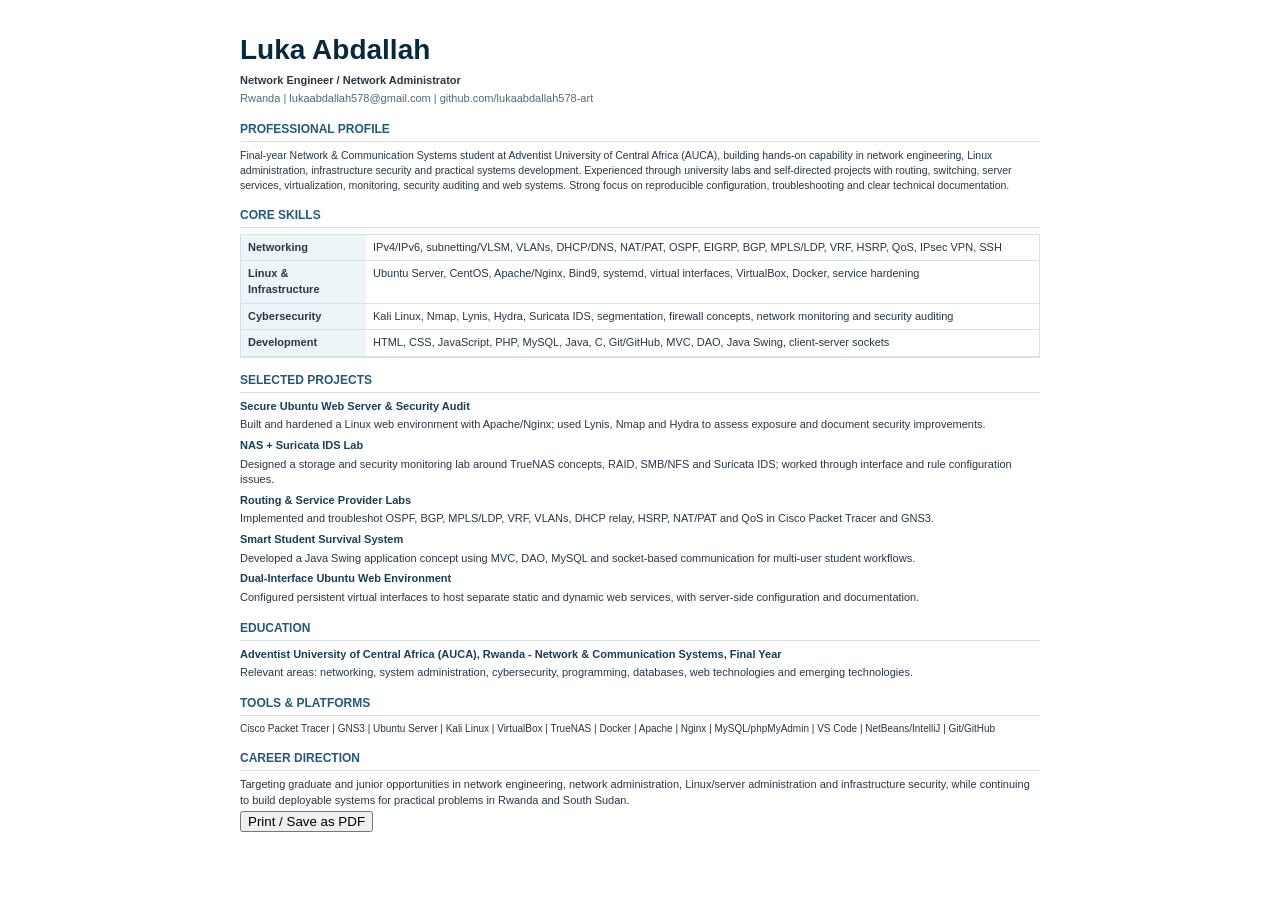
==== cv.html @ 44f229db "Add web CV page" ====
<!doctype html><html lang="en"><head><meta charset="utf-8"><meta name="viewport" content="width=device-width,initial-scale=1"><title>Luka Abdallah | CV</title><style>@page{size:A4;margin:14mm}body{font:11px/1.42 Arial,sans-serif;color:#263746;max-width:800px;margin:30px auto;padding:0 22px}h1{font-size:28px;margin:0;color:#08283d}h2{font-size:12px;color:#245a77;border-bottom:1px solid #d6e1e8;padding-bottom:3px;margin:14px 0 6px}h3{font-size:11px;margin:5px 0 2px;color:#173f57}p{margin:3px 0}.meta{color:#526979;margin:3px 0 12px}.profile{font-size:10.5px}.grid{display:grid;grid-template-columns:125px 1fr;border:1px solid #d6e1e8}.grid div{padding:5px 7px;border-bottom:1px solid #d6e1e8}.grid div:nth-child(odd){background:#eef5f8;font-weight:bold}.project{margin:5px 0}.tools{font-size:10px}@media print{body{margin:0;padding:0}.print{display:none}}@media(max-width:700px){body{margin:15px;padding:0 12px}.grid{grid-template-columns:1fr}.grid div:nth-child(odd){border-bottom:0}}</style></head><body><h1>Luka Abdallah</h1><p><strong>Network Engineer / Network Administrator</strong></p><p class="meta">Rwanda | lukaabdallah578@gmail.com | github.com/lukaabdallah578-art</p><h2>PROFESSIONAL PROFILE</h2><p class="profile">Final-year Network & Communication Systems student at Adventist University of Central Africa (AUCA), building hands-on capability in network engineering, Linux administration, infrastructure security and practical systems development. Experienced through university labs and self-directed projects with routing, switching, server services, virtualization, monitoring, security auditing and web systems. Strong focus on reproducible configuration, troubleshooting and clear technical documentation.</p><h2>CORE SKILLS</h2><div class="grid"><div>Networking</div><div>IPv4/IPv6, subnetting/VLSM, VLANs, DHCP/DNS, NAT/PAT, OSPF, EIGRP, BGP, MPLS/LDP, VRF, HSRP, QoS, IPsec VPN, SSH</div><div>Linux & Infrastructure</div><div>Ubuntu Server, CentOS, Apache/Nginx, Bind9, systemd, virtual interfaces, VirtualBox, Docker, service hardening</div><div>Cybersecurity</div><div>Kali Linux, Nmap, Lynis, Hydra, Suricata IDS, segmentation, firewall concepts, network monitoring and security auditing</div><div>Development</div><div>HTML, CSS, JavaScript, PHP, MySQL, Java, C, Git/GitHub, MVC, DAO, Java Swing, client-server sockets</div></div><h2>SELECTED PROJECTS</h2><div class="project"><h3>Secure Ubuntu Web Server & Security Audit</h3><p>Built and hardened a Linux web environment with Apache/Nginx; used Lynis, Nmap and Hydra to assess exposure and document security improvements.</p></div><div class="project"><h3>NAS + Suricata IDS Lab</h3><p>Designed a storage and security monitoring lab around TrueNAS concepts, RAID, SMB/NFS and Suricata IDS; worked through interface and rule configuration issues.</p></div><div class="project"><h3>Routing & Service Provider Labs</h3><p>Implemented and troubleshot OSPF, BGP, MPLS/LDP, VRF, VLANs, DHCP relay, HSRP, NAT/PAT and QoS in Cisco Packet Tracer and GNS3.</p></div><div class="project"><h3>Smart Student Survival System</h3><p>Developed a Java Swing application concept using MVC, DAO, MySQL and socket-based communication for multi-user student workflows.</p></div><div class="project"><h3>Dual-Interface Ubuntu Web Environment</h3><p>Configured persistent virtual interfaces to host separate static and dynamic web services, with server-side configuration and documentation.</p></div><h2>EDUCATION</h2><h3>Adventist University of Central Africa (AUCA), Rwanda - Network & Communication Systems, Final Year</h3><p>Relevant areas: networking, system administration, cybersecurity, programming, databases, web technologies and emerging technologies.</p><h2>TOOLS & PLATFORMS</h2><p class="tools">Cisco Packet Tracer | GNS3 | Ubuntu Server | Kali Linux | VirtualBox | TrueNAS | Docker | Apache | Nginx | MySQL/phpMyAdmin | VS Code | NetBeans/IntelliJ | Git/GitHub</p><h2>CAREER DIRECTION</h2><p>Targeting graduate and junior opportunities in network engineering, network administration, Linux/server administration and infrastructure security, while continuing to build deployable systems for practical problems in Rwanda and South Sudan.</p><button class="print" onclick="window.print()">Print / Save as PDF</button></body></html>
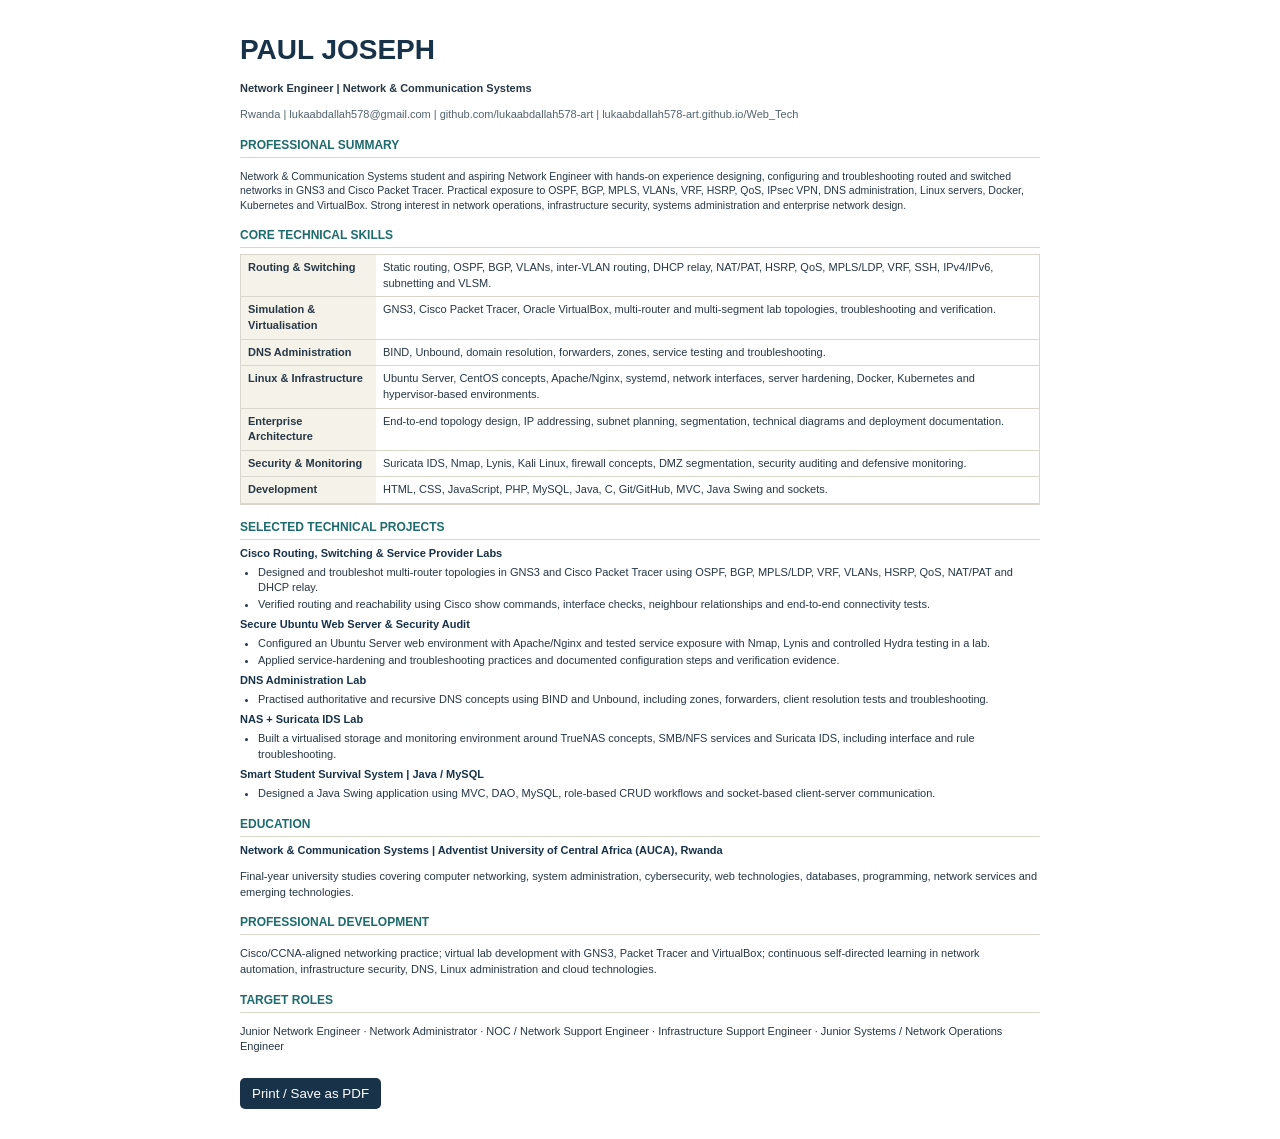
==== commit 28a8884e: "Rewrite CV for industry-focused Paul Joseph profile" ====
--- a/cv.html
+++ b/cv.html
@@ -1 +1 @@
-<!doctype html><html lang="en"><head><meta charset="utf-8"><meta name="viewport" content="width=device-width,initial-scale=1"><title>Luka Abdallah | CV</title><style>@page{size:A4;margin:14mm}body{font:11px/1.42 Arial,sans-serif;color:#263746;max-width:800px;margin:30px auto;padding:0 22px}h1{font-size:28px;margin:0;color:#08283d}h2{font-size:12px;color:#245a77;border-bottom:1px solid #d6e1e8;padding-bottom:3px;margin:14px 0 6px}h3{font-size:11px;margin:5px 0 2px;color:#173f57}p{margin:3px 0}.meta{color:#526979;margin:3px 0 12px}.profile{font-size:10.5px}.grid{display:grid;grid-template-columns:125px 1fr;border:1px solid #d6e1e8}.grid div{padding:5px 7px;border-bottom:1px solid #d6e1e8}.grid div:nth-child(odd){background:#eef5f8;font-weight:bold}.project{margin:5px 0}.tools{font-size:10px}@media print{body{margin:0;padding:0}.print{display:none}}@media(max-width:700px){body{margin:15px;padding:0 12px}.grid{grid-template-columns:1fr}.grid div:nth-child(odd){border-bottom:0}}</style></head><body><h1>Luka Abdallah</h1><p><strong>Network Engineer / Network Administrator</strong></p><p class="meta">Rwanda | lukaabdallah578@gmail.com | github.com/lukaabdallah578-art</p><h2>PROFESSIONAL PROFILE</h2><p class="profile">Final-year Network & Communication Systems student at Adventist University of Central Africa (AUCA), building hands-on capability in network engineering, Linux administration, infrastructure security and practical systems development. Experienced through university labs and self-directed projects with routing, switching, server services, virtualization, monitoring, security auditing and web systems. Strong focus on reproducible configuration, troubleshooting and clear technical documentation.</p><h2>CORE SKILLS</h2><div class="grid"><div>Networking</div><div>IPv4/IPv6, subnetting/VLSM, VLANs, DHCP/DNS, NAT/PAT, OSPF, EIGRP, BGP, MPLS/LDP, VRF, HSRP, QoS, IPsec VPN, SSH</div><div>Linux & Infrastructure</div><div>Ubuntu Server, CentOS, Apache/Nginx, Bind9, systemd, virtual interfaces, VirtualBox, Docker, service hardening</div><div>Cybersecurity</div><div>Kali Linux, Nmap, Lynis, Hydra, Suricata IDS, segmentation, firewall concepts, network monitoring and security auditing</div><div>Development</div><div>HTML, CSS, JavaScript, PHP, MySQL, Java, C, Git/GitHub, MVC, DAO, Java Swing, client-server sockets</div></div><h2>SELECTED PROJECTS</h2><div class="project"><h3>Secure Ubuntu Web Server & Security Audit</h3><p>Built and hardened a Linux web environment with Apache/Nginx; used Lynis, Nmap and Hydra to assess exposure and document security improvements.</p></div><div class="project"><h3>NAS + Suricata IDS Lab</h3><p>Designed a storage and security monitoring lab around TrueNAS concepts, RAID, SMB/NFS and Suricata IDS; worked through interface and rule configuration issues.</p></div><div class="project"><h3>Routing & Service Provider Labs</h3><p>Implemented and troubleshot OSPF, BGP, MPLS/LDP, VRF, VLANs, DHCP relay, HSRP, NAT/PAT and QoS in Cisco Packet Tracer and GNS3.</p></div><div class="project"><h3>Smart Student Survival System</h3><p>Developed a Java Swing application concept using MVC, DAO, MySQL and socket-based communication for multi-user student workflows.</p></div><div class="project"><h3>Dual-Interface Ubuntu Web Environment</h3><p>Configured persistent virtual interfaces to host separate static and dynamic web services, with server-side configuration and documentation.</p></div><h2>EDUCATION</h2><h3>Adventist University of Central Africa (AUCA), Rwanda - Network & Communication Systems, Final Year</h3><p>Relevant areas: networking, system administration, cybersecurity, programming, databases, web technologies and emerging technologies.</p><h2>TOOLS & PLATFORMS</h2><p class="tools">Cisco Packet Tracer | GNS3 | Ubuntu Server | Kali Linux | VirtualBox | TrueNAS | Docker | Apache | Nginx | MySQL/phpMyAdmin | VS Code | NetBeans/IntelliJ | Git/GitHub</p><h2>CAREER DIRECTION</h2><p>Targeting graduate and junior opportunities in network engineering, network administration, Linux/server administration and infrastructure security, while continuing to build deployable systems for practical problems in Rwanda and South Sudan.</p><button class="print" onclick="window.print()">Print / Save as PDF</button></body></html>+<!doctype html><html lang="en"><head><meta charset="utf-8"><meta name="viewport" content="width=device-width,initial-scale=1"><title>Paul Joseph | CV</title><style>@page{size:A4;margin:14mm}body{font:11px/1.42 Arial,sans-serif;color:#263746;max-width:800px;margin:30px auto;padding:0 22px}h1{font-size:28px;margin:0;color:#183249}h2{font-size:12px;color:#1e6b6d;border-bottom:1px solid #d9d6ce;padding-bottom:3px;margin:14px 0 6px}h3{font-size:11px;margin:5px 0 2px;color:#183249}.meta{color:#52636d;margin:3px 0 12px}.profile{font-size:10.5px}.grid{display:grid;grid-template-columns:135px 1fr;border:1px solid #d9d6ce}.grid div{padding:5px 7px;border-bottom:1px solid #d9d6ce}.grid div:nth-child(odd){background:#f5f2ea;font-weight:bold}.project{margin:5px 0}.tools{font-size:10px}ul{margin:3px 0 5px;padding-left:18px}li{margin:1px 0}.print{margin-top:12px;padding:8px 12px;background:#183249;color:white;border:0;border-radius:5px}@media print{body{margin:0;padding:0}.print{display:none}}@media(max-width:700px){body{margin:15px;padding:0 12px}.grid{grid-template-columns:1fr}.grid div:nth-child(odd){border-bottom:0}}</style></head><body><h1>PAUL JOSEPH</h1><p><strong>Network Engineer | Network & Communication Systems</strong></p><p class="meta">Rwanda | lukaabdallah578@gmail.com | github.com/lukaabdallah578-art | lukaabdallah578-art.github.io/Web_Tech</p><h2>PROFESSIONAL SUMMARY</h2><p class="profile">Network & Communication Systems student and aspiring Network Engineer with hands-on experience designing, configuring and troubleshooting routed and switched networks in GNS3 and Cisco Packet Tracer. Practical exposure to OSPF, BGP, MPLS, VLANs, VRF, HSRP, QoS, IPsec VPN, DNS administration, Linux servers, Docker, Kubernetes and VirtualBox. Strong interest in network operations, infrastructure security, systems administration and enterprise network design.</p><h2>CORE TECHNICAL SKILLS</h2><div class="grid"><div>Routing & Switching</div><div>Static routing, OSPF, BGP, VLANs, inter-VLAN routing, DHCP relay, NAT/PAT, HSRP, QoS, MPLS/LDP, VRF, SSH, IPv4/IPv6, subnetting and VLSM.</div><div>Simulation & Virtualisation</div><div>GNS3, Cisco Packet Tracer, Oracle VirtualBox, multi-router and multi-segment lab topologies, troubleshooting and verification.</div><div>DNS Administration</div><div>BIND, Unbound, domain resolution, forwarders, zones, service testing and troubleshooting.</div><div>Linux & Infrastructure</div><div>Ubuntu Server, CentOS concepts, Apache/Nginx, systemd, network interfaces, server hardening, Docker, Kubernetes and hypervisor-based environments.</div><div>Enterprise Architecture</div><div>End-to-end topology design, IP addressing, subnet planning, segmentation, technical diagrams and deployment documentation.</div><div>Security & Monitoring</div><div>Suricata IDS, Nmap, Lynis, Kali Linux, firewall concepts, DMZ segmentation, security auditing and defensive monitoring.</div><div>Development</div><div>HTML, CSS, JavaScript, PHP, MySQL, Java, C, Git/GitHub, MVC, Java Swing and sockets.</div></div><h2>SELECTED TECHNICAL PROJECTS</h2><div class="project"><h3>Cisco Routing, Switching & Service Provider Labs</h3><ul><li>Designed and troubleshot multi-router topologies in GNS3 and Cisco Packet Tracer using OSPF, BGP, MPLS/LDP, VRF, VLANs, HSRP, QoS, NAT/PAT and DHCP relay.</li><li>Verified routing and reachability using Cisco show commands, interface checks, neighbour relationships and end-to-end connectivity tests.</li></ul></div><div class="project"><h3>Secure Ubuntu Web Server & Security Audit</h3><ul><li>Configured an Ubuntu Server web environment with Apache/Nginx and tested service exposure with Nmap, Lynis and controlled Hydra testing in a lab.</li><li>Applied service-hardening and troubleshooting practices and documented configuration steps and verification evidence.</li></ul></div><div class="project"><h3>DNS Administration Lab</h3><ul><li>Practised authoritative and recursive DNS concepts using BIND and Unbound, including zones, forwarders, client resolution tests and troubleshooting.</li></ul></div><div class="project"><h3>NAS + Suricata IDS Lab</h3><ul><li>Built a virtualised storage and monitoring environment around TrueNAS concepts, SMB/NFS services and Suricata IDS, including interface and rule troubleshooting.</li></ul></div><div class="project"><h3>Smart Student Survival System | Java / MySQL</h3><ul><li>Designed a Java Swing application using MVC, DAO, MySQL, role-based CRUD workflows and socket-based client-server communication.</li></ul></div><h2>EDUCATION</h2><h3>Network & Communication Systems | Adventist University of Central Africa (AUCA), Rwanda</h3><p>Final-year university studies covering computer networking, system administration, cybersecurity, web technologies, databases, programming, network services and emerging technologies.</p><h2>PROFESSIONAL DEVELOPMENT</h2><p>Cisco/CCNA-aligned networking practice; virtual lab development with GNS3, Packet Tracer and VirtualBox; continuous self-directed learning in network automation, infrastructure security, DNS, Linux administration and cloud technologies.</p><h2>TARGET ROLES</h2><p>Junior Network Engineer · Network Administrator · NOC / Network Support Engineer · Infrastructure Support Engineer · Junior Systems / Network Operations Engineer</p><button class="print" onclick="window.print()">Print / Save as PDF</button></body></html>
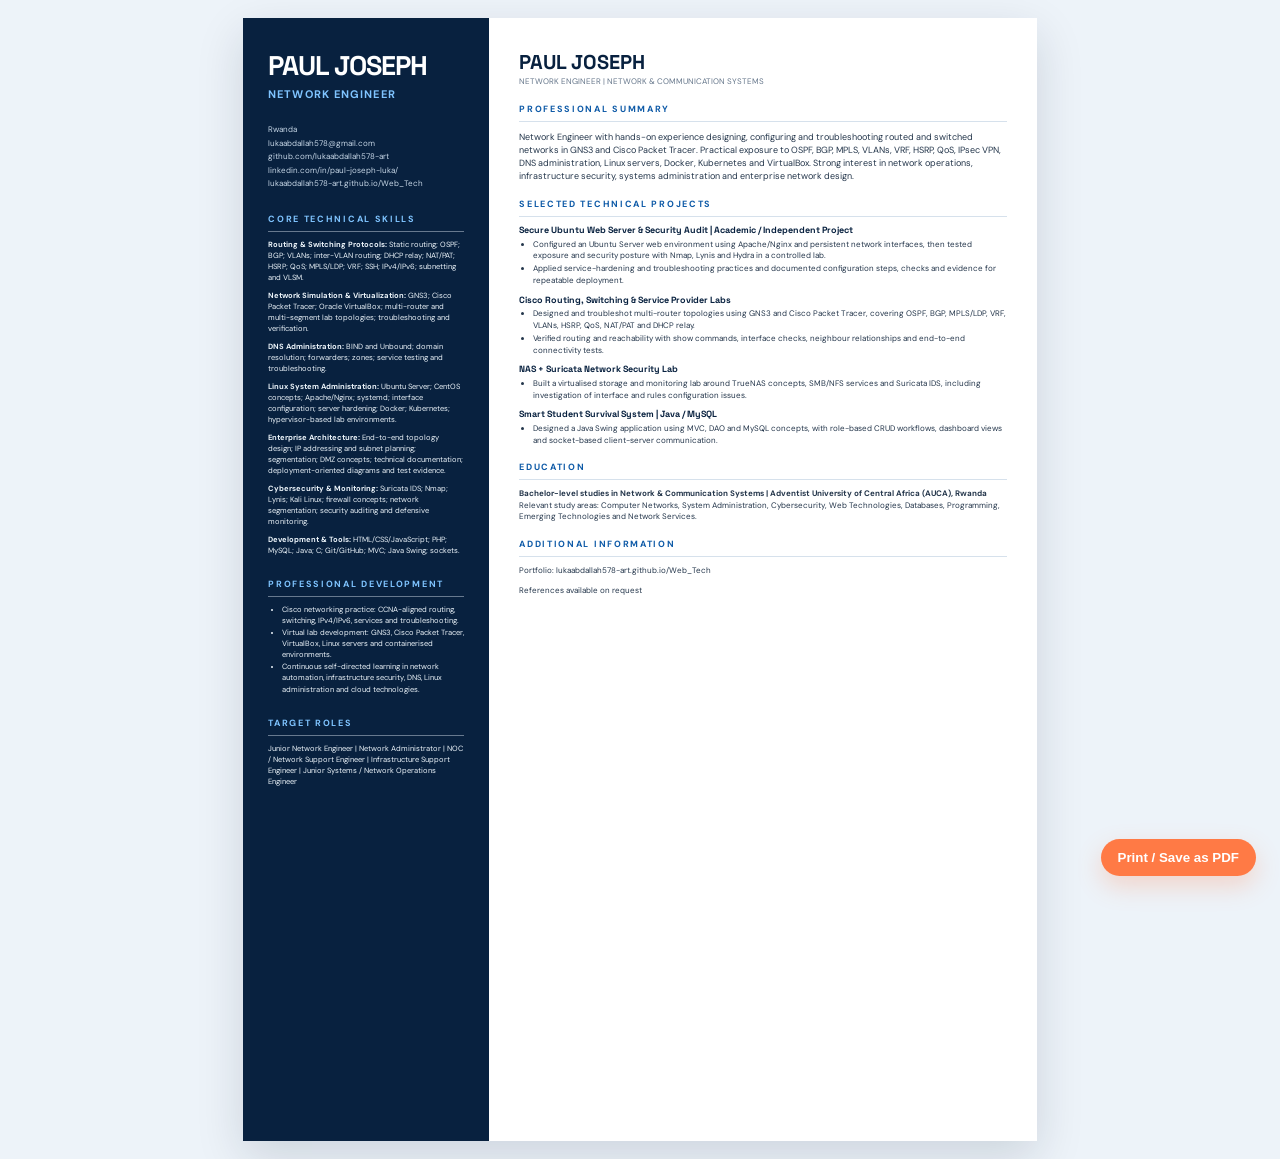
==== commit 478ec83a: "Update web CV to Network Engineer design" ====
--- a/cv.html
+++ b/cv.html
@@ -1 +1,37 @@
-<!doctype html><html lang="en"><head><meta charset="utf-8"><meta name="viewport" content="width=device-width,initial-scale=1"><title>Paul Joseph | CV</title><style>@page{size:A4;margin:14mm}body{font:11px/1.42 Arial,sans-serif;color:#263746;max-width:800px;margin:30px auto;padding:0 22px}h1{font-size:28px;margin:0;color:#183249}h2{font-size:12px;color:#1e6b6d;border-bottom:1px solid #d9d6ce;padding-bottom:3px;margin:14px 0 6px}h3{font-size:11px;margin:5px 0 2px;color:#183249}.meta{color:#52636d;margin:3px 0 12px}.profile{font-size:10.5px}.grid{display:grid;grid-template-columns:135px 1fr;border:1px solid #d9d6ce}.grid div{padding:5px 7px;border-bottom:1px solid #d9d6ce}.grid div:nth-child(odd){background:#f5f2ea;font-weight:bold}.project{margin:5px 0}.tools{font-size:10px}ul{margin:3px 0 5px;padding-left:18px}li{margin:1px 0}.print{margin-top:12px;padding:8px 12px;background:#183249;color:white;border:0;border-radius:5px}@media print{body{margin:0;padding:0}.print{display:none}}@media(max-width:700px){body{margin:15px;padding:0 12px}.grid{grid-template-columns:1fr}.grid div:nth-child(odd){border-bottom:0}}</style></head><body><h1>PAUL JOSEPH</h1><p><strong>Network Engineer | Network & Communication Systems</strong></p><p class="meta">Rwanda | lukaabdallah578@gmail.com | github.com/lukaabdallah578-art | lukaabdallah578-art.github.io/Web_Tech</p><h2>PROFESSIONAL SUMMARY</h2><p class="profile">Network & Communication Systems student and aspiring Network Engineer with hands-on experience designing, configuring and troubleshooting routed and switched networks in GNS3 and Cisco Packet Tracer. Practical exposure to OSPF, BGP, MPLS, VLANs, VRF, HSRP, QoS, IPsec VPN, DNS administration, Linux servers, Docker, Kubernetes and VirtualBox. Strong interest in network operations, infrastructure security, systems administration and enterprise network design.</p><h2>CORE TECHNICAL SKILLS</h2><div class="grid"><div>Routing & Switching</div><div>Static routing, OSPF, BGP, VLANs, inter-VLAN routing, DHCP relay, NAT/PAT, HSRP, QoS, MPLS/LDP, VRF, SSH, IPv4/IPv6, subnetting and VLSM.</div><div>Simulation & Virtualisation</div><div>GNS3, Cisco Packet Tracer, Oracle VirtualBox, multi-router and multi-segment lab topologies, troubleshooting and verification.</div><div>DNS Administration</div><div>BIND, Unbound, domain resolution, forwarders, zones, service testing and troubleshooting.</div><div>Linux & Infrastructure</div><div>Ubuntu Server, CentOS concepts, Apache/Nginx, systemd, network interfaces, server hardening, Docker, Kubernetes and hypervisor-based environments.</div><div>Enterprise Architecture</div><div>End-to-end topology design, IP addressing, subnet planning, segmentation, technical diagrams and deployment documentation.</div><div>Security & Monitoring</div><div>Suricata IDS, Nmap, Lynis, Kali Linux, firewall concepts, DMZ segmentation, security auditing and defensive monitoring.</div><div>Development</div><div>HTML, CSS, JavaScript, PHP, MySQL, Java, C, Git/GitHub, MVC, Java Swing and sockets.</div></div><h2>SELECTED TECHNICAL PROJECTS</h2><div class="project"><h3>Cisco Routing, Switching & Service Provider Labs</h3><ul><li>Designed and troubleshot multi-router topologies in GNS3 and Cisco Packet Tracer using OSPF, BGP, MPLS/LDP, VRF, VLANs, HSRP, QoS, NAT/PAT and DHCP relay.</li><li>Verified routing and reachability using Cisco show commands, interface checks, neighbour relationships and end-to-end connectivity tests.</li></ul></div><div class="project"><h3>Secure Ubuntu Web Server & Security Audit</h3><ul><li>Configured an Ubuntu Server web environment with Apache/Nginx and tested service exposure with Nmap, Lynis and controlled Hydra testing in a lab.</li><li>Applied service-hardening and troubleshooting practices and documented configuration steps and verification evidence.</li></ul></div><div class="project"><h3>DNS Administration Lab</h3><ul><li>Practised authoritative and recursive DNS concepts using BIND and Unbound, including zones, forwarders, client resolution tests and troubleshooting.</li></ul></div><div class="project"><h3>NAS + Suricata IDS Lab</h3><ul><li>Built a virtualised storage and monitoring environment around TrueNAS concepts, SMB/NFS services and Suricata IDS, including interface and rule troubleshooting.</li></ul></div><div class="project"><h3>Smart Student Survival System | Java / MySQL</h3><ul><li>Designed a Java Swing application using MVC, DAO, MySQL, role-based CRUD workflows and socket-based client-server communication.</li></ul></div><h2>EDUCATION</h2><h3>Network & Communication Systems | Adventist University of Central Africa (AUCA), Rwanda</h3><p>Final-year university studies covering computer networking, system administration, cybersecurity, web technologies, databases, programming, network services and emerging technologies.</p><h2>PROFESSIONAL DEVELOPMENT</h2><p>Cisco/CCNA-aligned networking practice; virtual lab development with GNS3, Packet Tracer and VirtualBox; continuous self-directed learning in network automation, infrastructure security, DNS, Linux administration and cloud technologies.</p><h2>TARGET ROLES</h2><p>Junior Network Engineer · Network Administrator · NOC / Network Support Engineer · Infrastructure Support Engineer · Junior Systems / Network Operations Engineer</p><button class="print" onclick="window.print()">Print / Save as PDF</button></body></html>+<!doctype html>
+<html lang="en">
+<head>
+<meta charset="utf-8"><meta name="viewport" content="width=device-width,initial-scale=1"><meta name="description" content="Paul Joseph - Network Engineer CV"><title>Paul Joseph | Network Engineer CV</title>
+<style>
+@import url('https://fonts.googleapis.com/css2?family=DM+Sans:wght@400;500;600;700&family=Space+Grotesk:wght@500;600;700&display=swap');
+@page{size:A4;margin:0}*{box-sizing:border-box}body{margin:0;background:#edf3f9;color:#24364b;font:9.3px/1.45 'DM Sans',Arial,sans-serif}.cv{width:210mm;min-height:297mm;margin:18px auto;background:#fff;display:grid;grid-template-columns:31% 69%;box-shadow:0 16px 45px rgba(7,26,51,.14)}.side{background:#08213f;color:#edf5fb;padding:34px 25px}.main{padding:34px 30px 26px}.name{font:700 27px/1 'Space Grotesk',sans-serif;color:#fff;letter-spacing:-1px}.role{margin-top:8px;font-size:11px;letter-spacing:1.1px;color:#7fc4ff;font-weight:700}.contact{margin-top:20px;color:#c7d7e7;font-size:8px;line-height:1.7;word-break:break-word}.contact a{color:inherit;text-decoration:none}.side h2,.main h2{font-size:9px;letter-spacing:1.7px;text-transform:uppercase;margin:22px 0 7px;padding-bottom:5px;border-bottom:1px solid rgba(219,229,239,.45);color:#7fc4ff}.side p{margin:0 0 7px}.side .small{font-size:7.55px;line-height:1.46}.side ul,.main ul{margin:3px 0 7px;padding-left:14px}.side li{margin:1px 0}.main h1{font:700 20px/1 'Space Grotesk',sans-serif;color:#08213f;margin:0}.main .topline{font-size:8px;color:#66778b;margin:4px 0 14px}.main h2{color:#0e5aa7;border-bottom:1px solid #d6e1ec;margin-top:15px}.summary{font-size:9px}.project{margin:8px 0}.project h3{font:700 9px/1.2 'Space Grotesk',sans-serif;color:#08213f;margin:0 0 3px}.project li{font-size:8px;margin:1.5px 0}.edu{font-size:8px}.targets{font-size:8px}.print{position:fixed;right:24px;bottom:24px;border:0;border-radius:999px;padding:11px 17px;background:#ff7a45;color:#fff;font-weight:700;box-shadow:0 10px 25px rgba(255,122,69,.25);cursor:pointer}.print:hover{background:#e86635}@media(max-width:900px){.cv{width:100%;min-height:0;margin:0;grid-template-columns:1fr}.side{padding:26px}.main{padding:26px}.print{position:static;margin:16px auto;display:block}}@media print{body{background:#fff}.cv{margin:0;width:210mm;min-height:297mm;box-shadow:none}.print{display:none}}
+</style>
+</head>
+<body>
+<div class="cv">
+<aside class="side">
+<div class="name">PAUL JOSEPH</div><div class="role">NETWORK ENGINEER</div>
+<div class="contact">Rwanda<br><a href="mailto:lukaabdallah578@gmail.com">lukaabdallah578@gmail.com</a><br><a href="https://github.com/lukaabdallah578-art" target="_blank">github.com/lukaabdallah578-art</a><br><a href="https://www.linkedin.com/in/paul-joseph-luka/" target="_blank">linkedin.com/in/paul-joseph-luka/</a><br>lukaabdallah578-art.github.io/Web_Tech</div>
+<h2>Core Technical Skills</h2>
+<p class="small"><b>Routing & Switching Protocols:</b> Static routing; OSPF; BGP; VLANs; inter-VLAN routing; DHCP relay; NAT/PAT; HSRP; QoS; MPLS/LDP; VRF; SSH; IPv4/IPv6; subnetting and VLSM.</p>
+<p class="small"><b>Network Simulation & Virtualization:</b> GNS3; Cisco Packet Tracer; Oracle VirtualBox; multi-router and multi-segment lab topologies; troubleshooting and verification.</p>
+<p class="small"><b>DNS Administration:</b> BIND and Unbound; domain resolution; forwarders; zones; service testing and troubleshooting.</p>
+<p class="small"><b>Linux System Administration:</b> Ubuntu Server; CentOS concepts; Apache/Nginx; systemd; interface configuration; server hardening; Docker; Kubernetes; hypervisor-based lab environments.</p>
+<p class="small"><b>Enterprise Architecture:</b> End-to-end topology design; IP addressing and subnet planning; segmentation; DMZ concepts; technical documentation; deployment-oriented diagrams and test evidence.</p>
+<p class="small"><b>Cybersecurity & Monitoring:</b> Suricata IDS; Nmap; Lynis; Kali Linux; firewall concepts; network segmentation; security auditing and defensive monitoring.</p>
+<p class="small"><b>Development & Tools:</b> HTML/CSS/JavaScript; PHP; MySQL; Java; C; Git/GitHub; MVC; Java Swing; sockets.</p>
+<h2>Professional Development</h2><ul class="small"><li>Cisco networking practice: CCNA-aligned routing, switching, IPv4/IPv6, services and troubleshooting.</li><li>Virtual lab development: GNS3, Cisco Packet Tracer, VirtualBox, Linux servers and containerised environments.</li><li>Continuous self-directed learning in network automation, infrastructure security, DNS, Linux administration and cloud technologies.</li></ul>
+<h2>Target Roles</h2><p class="small">Junior Network Engineer | Network Administrator | NOC / Network Support Engineer | Infrastructure Support Engineer | Junior Systems / Network Operations Engineer</p>
+</aside>
+<main class="main">
+<h1>PAUL JOSEPH</h1><div class="topline">NETWORK ENGINEER | NETWORK & COMMUNICATION SYSTEMS</div>
+<h2>Professional Summary</h2><p class="summary">Network Engineer with hands-on experience designing, configuring and troubleshooting routed and switched networks in GNS3 and Cisco Packet Tracer. Practical exposure to OSPF, BGP, MPLS, VLANs, VRF, HSRP, QoS, IPsec VPN, DNS administration, Linux servers, Docker, Kubernetes and VirtualBox. Strong interest in network operations, infrastructure security, systems administration and enterprise network design.</p>
+<h2>Selected Technical Projects</h2>
+<div class="project"><h3>Secure Ubuntu Web Server & Security Audit | Academic / Independent Project</h3><ul><li>Configured an Ubuntu Server web environment using Apache/Nginx and persistent network interfaces, then tested exposure and security posture with Nmap, Lynis and Hydra in a controlled lab.</li><li>Applied service-hardening and troubleshooting practices and documented configuration steps, checks and evidence for repeatable deployment.</li></ul></div>
+<div class="project"><h3>Cisco Routing, Switching & Service Provider Labs</h3><ul><li>Designed and troubleshot multi-router topologies using GNS3 and Cisco Packet Tracer, covering OSPF, BGP, MPLS/LDP, VRF, VLANs, HSRP, QoS, NAT/PAT and DHCP relay.</li><li>Verified routing and reachability with show commands, interface checks, neighbour relationships and end-to-end connectivity tests.</li></ul></div>
+<div class="project"><h3>NAS + Suricata Network Security Lab</h3><ul><li>Built a virtualised storage and monitoring lab around TrueNAS concepts, SMB/NFS services and Suricata IDS, including investigation of interface and rules configuration issues.</li></ul></div>
+<div class="project"><h3>Smart Student Survival System | Java / MySQL</h3><ul><li>Designed a Java Swing application using MVC, DAO and MySQL concepts, with role-based CRUD workflows, dashboard views and socket-based client-server communication.</li></ul></div>
+<h2>Education</h2><p class="edu"><b>Bachelor-level studies in Network & Communication Systems | Adventist University of Central Africa (AUCA), Rwanda</b><br>Relevant study areas: Computer Networks, System Administration, Cybersecurity, Web Technologies, Databases, Programming, Emerging Technologies and Network Services.</p>
+<h2>Additional Information</h2><p class="targets">Portfolio: lukaabdallah578-art.github.io/Web_Tech</p><p class="targets">References available on request</p>
+</main></div><button class="print" onclick="window.print()">Print / Save as PDF</button>
+</body></html>
